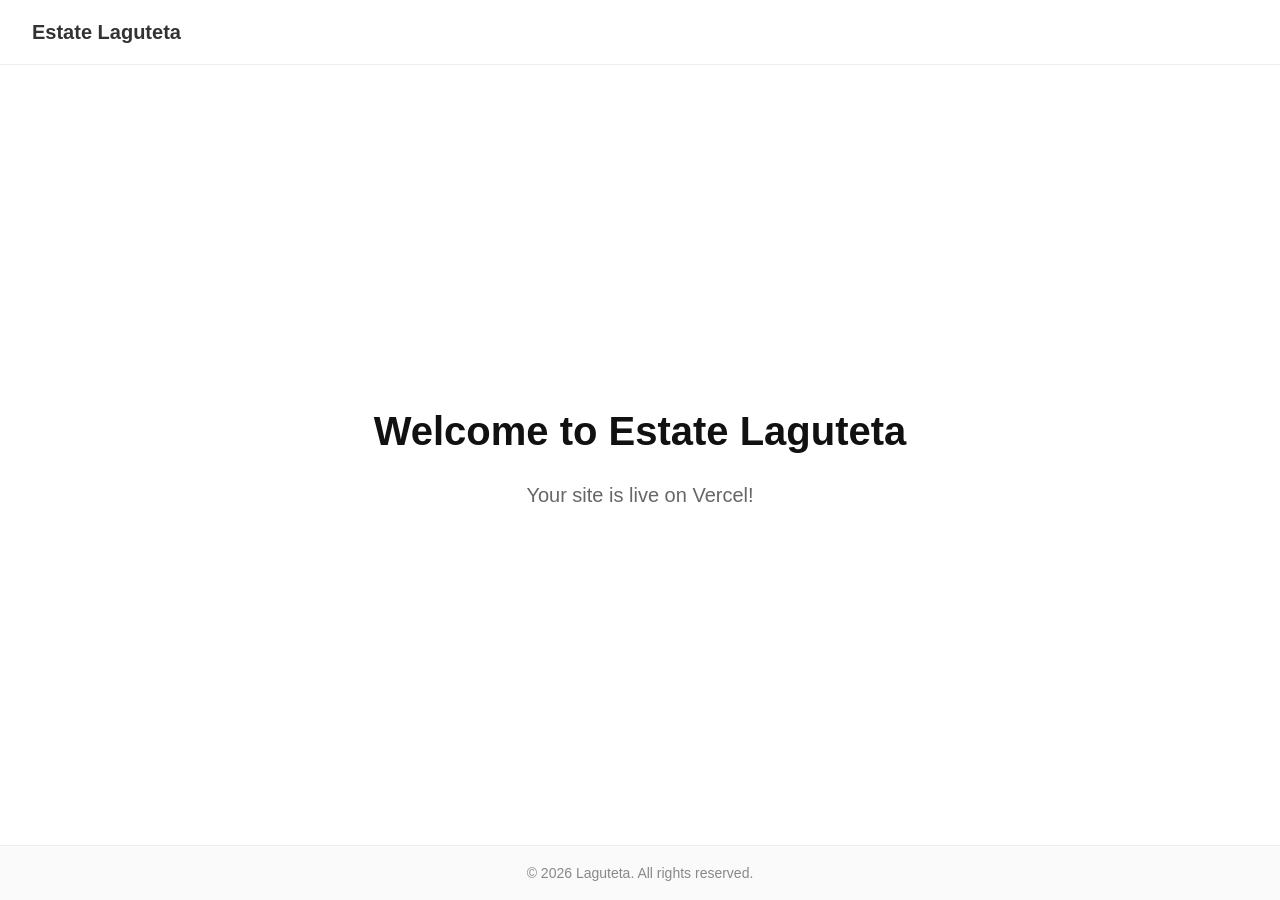
==== index.html @ 80015dbd "Initial commit: estate.laguteta.com static site" ====
<!DOCTYPE html>
<html lang="en">
<head>
    <meta charset="UTF-8">
    <meta name="viewport" content="width=device-width, initial-scale=1.0">
    <title>Estate Laguteta</title>
    <link rel="stylesheet" href="style.css">
</head>
<body>
    <header>
        <nav>
            <a href="/" class="logo">Estate Laguteta</a>
        </nav>
    </header>

    <main>
        <section class="hero">
            <h1>Welcome to Estate Laguteta</h1>
            <p>Your site is live on Vercel!</p>
        </section>
    </main>

    <footer>
        <p>&copy; 2026 Laguteta. All rights reserved.</p>
    </footer>
</body>
</html>
---- style.css ----
* {
    margin: 0;
    padding: 0;
    box-sizing: border-box;
}

body {
    font-family: -apple-system, BlinkMacSystemFont, 'Segoe UI', Roboto, Oxygen, Ubuntu, sans-serif;
    line-height: 1.6;
    color: #333;
    min-height: 100vh;
    display: flex;
    flex-direction: column;
}

header {
    padding: 1rem 2rem;
    background: #fff;
    border-bottom: 1px solid #eee;
}

.logo {
    font-weight: 600;
    font-size: 1.25rem;
    color: #333;
    text-decoration: none;
}

main {
    flex: 1;
    display: flex;
    align-items: center;
    justify-content: center;
}

.hero {
    text-align: center;
    padding: 2rem;
}

.hero h1 {
    font-size: 2.5rem;
    margin-bottom: 1rem;
    color: #111;
}

.hero p {
    font-size: 1.25rem;
    color: #666;
}

footer {
    padding: 1rem 2rem;
    text-align: center;
    background: #fafafa;
    border-top: 1px solid #eee;
    color: #888;
    font-size: 0.875rem;
}
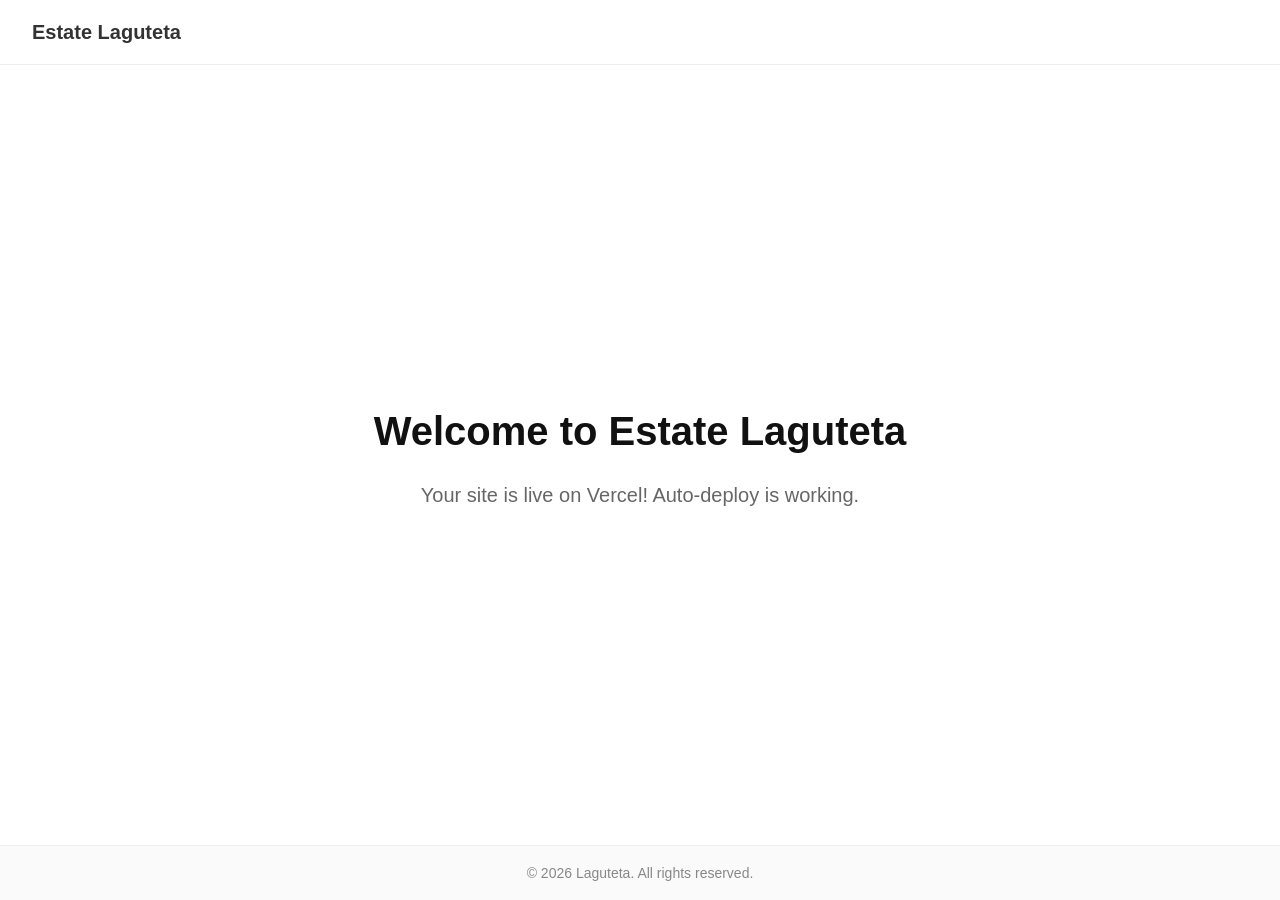
==== commit 6b31fed1: "Test auto-deploy" ====
--- a/index.html
+++ b/index.html
@@ -16,7 +16,7 @@
     <main>
         <section class="hero">
             <h1>Welcome to Estate Laguteta</h1>
-            <p>Your site is live on Vercel!</p>
+            <p>Your site is live on Vercel! Auto-deploy is working.</p>
         </section>
     </main>
 
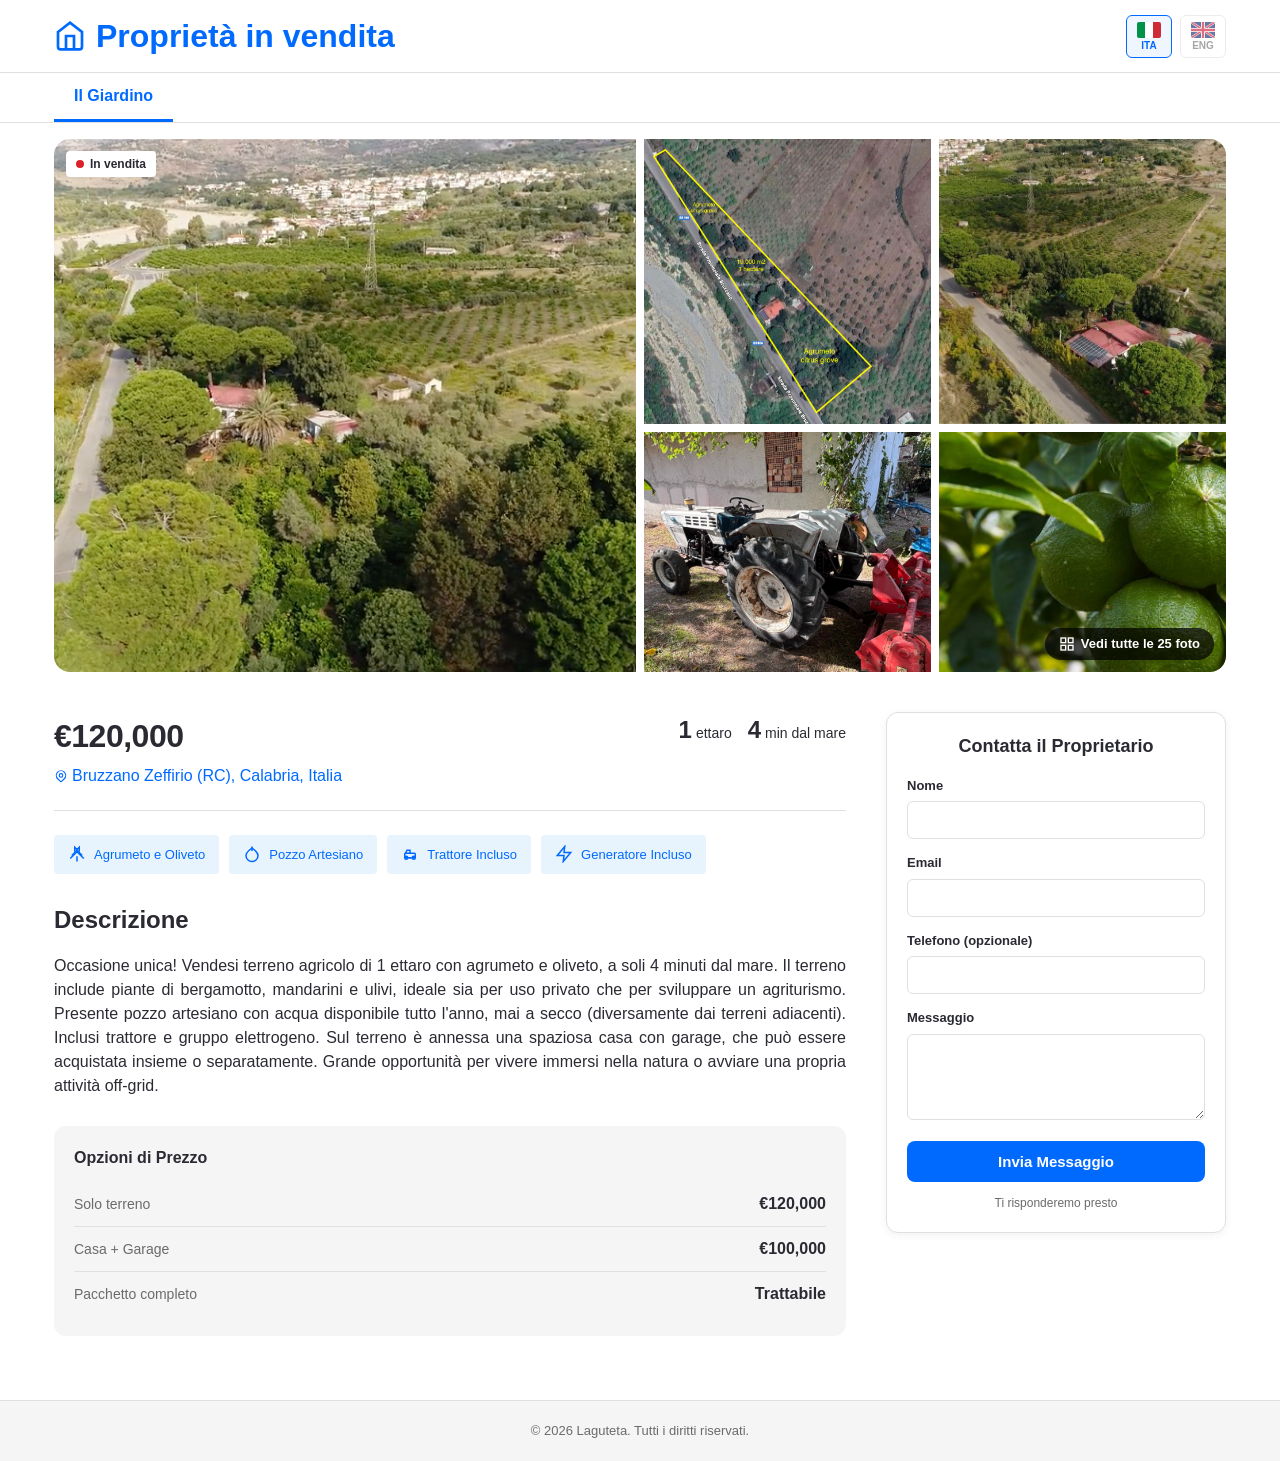
==== commit 66f29381: "website: implement Zillow-style real estate listing page - Responsive layout with property tabs, gal" ====
--- a/index.html
+++ b/index.html
@@ -3,25 +3,159 @@
 <head>
     <meta charset="UTF-8">
     <meta name="viewport" content="width=device-width, initial-scale=1.0">
-    <title>Estate Laguteta</title>
+    <title>Estate Laguteta - Properties in Calabria, Italy</title>
+    <meta name="description" content="Unique properties for sale in Calabria, Italy. Land, houses, and farmhouse opportunities near the Mediterranean sea.">
+    <link rel="icon" type="image/svg+xml" href="favicon.svg">
+    <link rel="preconnect" href="https://fonts.googleapis.com">
+    <link rel="preconnect" href="https://fonts.gstatic.com" crossorigin>
+    <link href="https://fonts.googleapis.com/css2?family=Inter:wght@400;500;600;700&display=swap" rel="stylesheet">
     <link rel="stylesheet" href="style.css">
+    <!-- Google Analytics -->
+    <script async src="https://www.googletagmanager.com/gtag/js?id=G-6Z6N53KM7J"></script>
+    <script>
+        window.dataLayer = window.dataLayer || [];
+        function gtag(){dataLayer.push(arguments);}
+        gtag('js', new Date());
+        gtag('config', 'G-6Z6N53KM7J');
+    </script>
 </head>
 <body>
     <header>
         <nav>
-            <a href="/" class="logo">Estate Laguteta</a>
+            <a href="/" class="logo">
+                <svg class="logo-icon" viewBox="0 0 24 24" fill="none" stroke="currentColor" stroke-width="2">
+                    <path d="M3 9l9-7 9 7v11a2 2 0 0 1-2 2H5a2 2 0 0 1-2-2z"></path>
+                    <polyline points="9 22 9 12 15 12 15 22"></polyline>
+                </svg>
+                <span data-i18n="logo">Properties for Sale</span>
+            </a>
+            <div class="lang-switch">
+                <button class="lang-btn active" data-lang="it" title="Italiano">
+                    <svg class="flag-icon" viewBox="0 0 60 40">
+                        <rect fill="#009246" width="20" height="40"/>
+                        <rect fill="#fff" x="20" width="20" height="40"/>
+                        <rect fill="#CE2B37" x="40" width="20" height="40"/>
+                    </svg>
+                    <span>ITA</span>
+                </button>
+                <button class="lang-btn" data-lang="en" title="English">
+                    <svg class="flag-icon" viewBox="0 0 60 40">
+                        <rect fill="#012169" width="60" height="40"/>
+                        <path d="M0,0 L60,40 M60,0 L0,40" stroke="#fff" stroke-width="6"/>
+                        <path d="M0,0 L60,40 M60,0 L0,40" stroke="#C8102E" stroke-width="4"/>
+                        <path d="M30,0 V40 M0,20 H60" stroke="#fff" stroke-width="10"/>
+                        <path d="M30,0 V40 M0,20 H60" stroke="#C8102E" stroke-width="6"/>
+                    </svg>
+                    <span>ENG</span>
+                </button>
+            </div>
         </nav>
     </header>
 
     <main>
-        <section class="hero">
-            <h1>Welcome to Estate Laguteta</h1>
-            <p>Your site is live on Vercel! Auto-deploy is working.</p>
+        <!-- Property Tabs -->
+        <div class="tabs-container">
+            <div class="property-tabs" id="propertyTabs"></div>
+        </div>
+
+        <!-- Gallery Grid -->
+        <section class="gallery-section">
+            <div class="gallery-grid" id="galleryGrid">
+                <div class="gallery-main-image" id="galleryMainImage">
+                    <img src="" alt="Property" id="mainImage">
+                    <video id="mainVideo" controls style="display:none;"></video>
+                    <span class="for-sale-badge" data-i18n="badge.forSale">For sale</span>
+                </div>
+                <div class="gallery-side-images" id="gallerySideImages">
+                    <!-- Side images generated by JS -->
+                </div>
+                <button class="see-all-photos" id="seeAllPhotos">
+                <svg viewBox="0 0 24 24" fill="none" stroke="currentColor" stroke-width="2">
+                    <rect x="3" y="3" width="7" height="7"></rect>
+                    <rect x="14" y="3" width="7" height="7"></rect>
+                    <rect x="14" y="14" width="7" height="7"></rect>
+                    <rect x="3" y="14" width="7" height="7"></rect>
+                </svg>
+                <span id="photoCount">See all 20 photos</span>
+                </button>
+            </div>
+        </section>
+
+        <!-- Property Info Section -->
+        <section class="property-section">
+            <div class="property-main">
+                <!-- Price and Stats Row -->
+                <div class="property-header">
+                    <div class="price-address">
+                        <div class="property-price" id="propertyPrice">€120,000</div>
+                        <a class="property-location" id="propertyLocation" href="#" target="_blank"></a>
+                    </div>
+                    <div class="property-stats" id="propertyStats">
+                        <!-- Stats generated by JS -->
+                    </div>
+                </div>
+
+                <!-- Features Grid -->
+                <div class="features-grid" id="propertyFeatures"></div>
+
+                <!-- Description -->
+                <div class="property-description">
+                    <h2 data-i18n="description.title">Description</h2>
+                    <div id="propertyDescription"></div>
+                </div>
+
+                <!-- Pricing Options -->
+                <div class="pricing-options" id="propertyPricingDetails"></div>
+            </div>
+
+            <aside class="contact-sidebar">
+                <div class="contact-card">
+                    <h3 class="contact-title" data-i18n="contact.title">Contact the Owner</h3>
+                    <form id="contactForm" action="https://formspree.io/f/xrepweaz" method="POST">
+                        <div class="form-group">
+                            <label for="name" data-i18n="form.name">Name</label>
+                            <input type="text" id="name" name="name" required>
+                        </div>
+                        <div class="form-group">
+                            <label for="email" data-i18n="form.email">Email</label>
+                            <input type="email" id="email" name="email" required>
+                        </div>
+                        <div class="form-group">
+                            <label for="phone" data-i18n="form.phone">Phone (optional)</label>
+                            <input type="tel" id="phone" name="phone">
+                        </div>
+                        <div class="form-group">
+                            <label for="message" data-i18n="form.message">Message</label>
+                            <textarea id="message" name="message" rows="4" required></textarea>
+                        </div>
+                        <input type="hidden" name="_subject" id="formSubject" value="New inquiry for Il Giardino">
+                        <input type="hidden" name="property" id="formProperty" value="Il Giardino">
+                        <button type="submit" class="submit-btn" data-i18n="form.submit">Send Message</button>
+                    </form>
+                    <p class="form-note" data-i18n="form.note">We'll get back to you soon</p>
+                </div>
+            </aside>
         </section>
     </main>
 
     <footer>
-        <p>&copy; 2026 Laguteta. All rights reserved.</p>
+        <p>&copy; 2026 Laguteta. <span data-i18n="footer.rights">All rights reserved.</span></p>
     </footer>
+
+    <!-- Lightbox Modal -->
+    <div class="lightbox" id="lightbox">
+        <button class="lightbox-close" id="lightboxClose">&times;</button>
+        <button class="lightbox-nav prev" id="lightboxPrev">&#8249;</button>
+        <button class="lightbox-nav next" id="lightboxNext">&#8250;</button>
+        <div class="lightbox-content">
+            <img src="" alt="" id="lightboxImage">
+            <video id="lightboxVideo" controls style="display:none;"></video>
+        </div>
+        <div class="lightbox-counter" id="lightboxCounter">1 / 20</div>
+        <div class="lightbox-thumbs" id="lightboxThumbs"></div>
+    </div>
+
+    <script src="properties.js"></script>
+    <script src="app.js"></script>
 </body>
 </html>
--- a/style.css
+++ b/style.css
@@ -5,55 +5,865 @@
 }
 
 body {
-    font-family: -apple-system, BlinkMacSystemFont, 'Segoe UI', Roboto, Oxygen, Ubuntu, sans-serif;
-    line-height: 1.6;
-    color: #333;
-    min-height: 100vh;
+    font-family: -apple-system, BlinkMacSystemFont, 'Segoe UI', Roboto, 'Helvetica Neue', Arial, sans-serif;
+    line-height: 1.5;
+    color: #2a2a33;
+    background: #fff;
+    -webkit-font-smoothing: antialiased;
+}
+
+/* Header */
+header {
+    background: #fff;
+    border-bottom: 1px solid #e0e0e0;
+    position: sticky;
+    top: 0;
+    z-index: 100;
+}
+
+header nav {
+    max-width: 1220px;
+    margin: 0 auto;
+    padding: 12px 24px;
+    display: flex;
+    justify-content: space-between;
+    align-items: center;
+}
+
+.logo {
+    display: flex;
+    align-items: center;
+    gap: 10px;
+    font-size: 32px;
+    font-weight: 700;
+    color: #006aff;
+    text-decoration: none;
+}
+
+.logo-icon {
+    width: 32px;
+    height: 32px;
+    stroke: #006aff;
+}
+
+.lang-switch {
+    display: flex;
+    gap: 8px;
+}
+
+.lang-btn {
     display: flex;
     flex-direction: column;
-}
-
-header {
-    padding: 1rem 2rem;
+    align-items: center;
+    gap: 2px;
+    padding: 6px 10px;
+    border: 1px solid #e0e0e0;
+    border-radius: 6px;
     background: #fff;
-    border-bottom: 1px solid #eee;
-}
-
-.logo {
+    font-size: 10px;
     font-weight: 600;
-    font-size: 1.25rem;
-    color: #333;
+    color: #6b6b6b;
+    cursor: pointer;
+    transition: all 0.2s;
+    opacity: 0.6;
+}
+
+.lang-btn:hover {
+    opacity: 0.9;
+    border-color: #006aff;
+}
+
+.lang-btn.active {
+    opacity: 1;
+    border-color: #006aff;
+    background: #f0f6ff;
+    color: #006aff;
+}
+
+.flag-icon {
+    width: 24px;
+    height: 16px;
+    border-radius: 2px;
+}
+
+/* Tabs */
+.tabs-container {
+    background: #fff;
+    border-bottom: 1px solid #e0e0e0;
+}
+
+.property-tabs {
+    max-width: 1220px;
+    margin: 0 auto;
+    padding: 0 24px;
+    display: flex;
+    gap: 4px;
+}
+
+.property-tab {
+    padding: 14px 20px;
+    border: none;
+    background: none;
+    font-family: inherit;
+    font-size: 16px;
+    font-weight: 600;
+    color: #6b6b6b;
+    cursor: pointer;
+    border-bottom: 3px solid transparent;
+    transition: all 0.2s;
+}
+
+.property-tab:hover {
+    color: #006aff;
+}
+
+.property-tab.active {
+    color: #006aff;
+    border-bottom-color: #006aff;
+}
+
+/* Gallery Grid - same width as content */
+.gallery-section {
+    max-width: 1220px;
+    margin: 0 auto;
+    padding: 16px 24px;
+    position: relative;
+}
+
+.gallery-grid {
+    display: grid;
+    grid-template-columns: 1fr 1fr;
+    gap: 8px;
+    border-radius: 16px;
+    overflow: hidden;
+    cursor: pointer;
+    aspect-ratio: 2.2 / 1;
+    position: relative;
+}
+
+.gallery-main-image {
+    position: relative;
+    background: #f0f0f0;
+    grid-row: span 1;
+    height: 100%;
+}
+
+.gallery-main-image img,
+.gallery-main-image video {
+    width: 100%;
+    height: 100%;
+    object-fit: cover;
+}
+
+.for-sale-badge {
+    position: absolute;
+    top: 12px;
+    left: 12px;
+    background: #fff;
+    padding: 4px 10px;
+    border-radius: 4px;
+    font-size: 12px;
+    font-weight: 700;
+    color: #2a2a33;
+    display: flex;
+    align-items: center;
+    gap: 6px;
+}
+
+.for-sale-badge::before {
+    content: '';
+    width: 8px;
+    height: 8px;
+    background: #d92228;
+    border-radius: 50%;
+}
+
+.gallery-side-images {
+    display: grid;
+    grid-template-columns: 1fr 1fr;
+    grid-template-rows: 1fr 1fr;
+    gap: 8px;
+    height: 100%;
+}
+
+.gallery-side-image {
+    position: relative;
+    background: #f0f0f0;
+    overflow: hidden;
+}
+
+.gallery-side-image img {
+    width: 100%;
+    height: 100%;
+    object-fit: cover;
+    transition: transform 0.3s;
+}
+
+.gallery-side-image:hover img {
+    transform: scale(1.03);
+}
+
+.see-all-photos {
+    position: absolute;
+    bottom: 12px;
+    right: 12px;
+    z-index: 10;
+    display: flex;
+    align-items: center;
+    gap: 6px;
+    padding: 8px 14px;
+    background: rgba(0,0,0,0.7);
+    border: none;
+    border-radius: 20px;
+    font-family: inherit;
+    font-size: 13px;
+    font-weight: 600;
+    color: #fff;
+    cursor: pointer;
+    transition: all 0.2s;
+}
+
+.see-all-photos:hover {
+    background: rgba(0,0,0,0.85);
+}
+
+.see-all-photos svg {
+    width: 16px;
+    height: 16px;
+    stroke: #fff;
+}
+
+/* Property Section - same width as gallery */
+.property-section {
+    max-width: 1220px;
+    margin: 0 auto;
+    padding: 24px;
+    display: grid;
+    grid-template-columns: 1fr 340px;
+    gap: 40px;
+    align-items: start;
+}
+
+.property-main {
+    min-width: 0;
+}
+
+.property-header {
+    display: flex;
+    justify-content: space-between;
+    align-items: flex-start;
+    gap: 24px;
+    padding-bottom: 20px;
+    border-bottom: 1px solid #e0e0e0;
+    margin-bottom: 24px;
+}
+
+.price-address {
+    flex: 1;
+}
+
+.property-price {
+    font-size: 32px;
+    font-weight: 700;
+    color: #2a2a33;
+    margin-bottom: 4px;
+    letter-spacing: -0.5px;
+}
+
+.property-location {
+    font-size: 16px;
+    color: #006aff;
     text-decoration: none;
-}
-
-main {
-    flex: 1;
-    display: flex;
+    display: inline-flex;
+    align-items: center;
+    gap: 4px;
+}
+
+.property-location::before {
+    content: '';
+    width: 14px;
+    height: 14px;
+    background: url("data:image/svg+xml,%3Csvg xmlns='http://www.w3.org/2000/svg' fill='none' viewBox='0 0 24 24' stroke='%23006aff' stroke-width='2'%3E%3Cpath stroke-linecap='round' stroke-linejoin='round' d='M17.657 16.657L13.414 20.9a1.998 1.998 0 01-2.827 0l-4.244-4.243a8 8 0 1111.314 0z'/%3E%3Cpath stroke-linecap='round' stroke-linejoin='round' d='M15 11a3 3 0 11-6 0 3 3 0 016 0z'/%3E%3C/svg%3E") center/contain no-repeat;
+    flex-shrink: 0;
+}
+
+.property-location:hover {
+    text-decoration: underline;
+}
+
+/* Stats - Zillow style */
+.property-stats {
+    display: flex;
+    gap: 16px;
+    align-items: baseline;
+}
+
+.stat-item {
+    display: flex;
+    align-items: baseline;
+    gap: 4px;
+}
+
+.stat-value {
+    font-size: 24px;
+    font-weight: 700;
+    color: #2a2a33;
+}
+
+.stat-label {
+    font-size: 14px;
+    color: #2a2a33;
+    font-weight: 400;
+}
+
+/* Features - Azure background like Zillow */
+.features-grid {
+    display: flex;
+    flex-wrap: wrap;
+    gap: 10px;
+    margin-bottom: 28px;
+}
+
+.feature-item {
+    display: flex;
+    align-items: center;
+    gap: 8px;
+    padding: 10px 14px;
+    background: #e8f4fd;
+    border-radius: 4px;
+    font-size: 13px;
+    font-weight: 500;
+    color: #006aff;
+}
+
+.feature-item svg {
+    width: 18px;
+    height: 18px;
+    color: #006aff;
+    flex-shrink: 0;
+}
+
+/* Description */
+.property-description {
+    margin-bottom: 28px;
+}
+
+.property-description h2 {
+    font-size: 24px;
+    font-weight: 700;
+    color: #2a2a33;
+    margin-bottom: 16px;
+}
+
+.property-description p {
+    font-size: 16px;
+    line-height: 1.5;
+    color: #2a2a33;
+    margin-bottom: 0;
+    text-align: justify;
+}
+
+/* Pricing Options - Clean card */
+.pricing-options {
+    background: #f5f5f5;
+    border-radius: 12px;
+    padding: 20px;
+}
+
+.pricing-options h3 {
+    font-size: 16px;
+    font-weight: 700;
+    color: #2a2a33;
+    margin-bottom: 12px;
+}
+
+.pricing-row {
+    display: flex;
+    justify-content: space-between;
+    align-items: center;
+    padding: 10px 0;
+}
+
+.pricing-row + .pricing-row {
+    border-top: 1px solid #e0e0e0;
+}
+
+.pricing-label {
+    font-size: 14px;
+    color: #6b6b6b;
+}
+
+.pricing-value {
+    font-size: 16px;
+    font-weight: 700;
+    color: #2a2a33;
+}
+
+/* Contact Sidebar */
+.contact-sidebar {
+    position: sticky;
+    top: 80px;
+}
+
+.contact-card {
+    background: #fff;
+    border: 1px solid #e0e0e0;
+    border-radius: 12px;
+    padding: 20px;
+    box-shadow: 0 2px 8px rgba(0,0,0,0.06);
+}
+
+.contact-title {
+    font-size: 18px;
+    font-weight: 700;
+    color: #2a2a33;
+    margin-bottom: 16px;
+    text-align: center;
+}
+
+.form-group {
+    margin-bottom: 14px;
+}
+
+.form-group label {
+    display: block;
+    font-size: 13px;
+    font-weight: 600;
+    color: #2a2a33;
+    margin-bottom: 6px;
+}
+
+.form-group input,
+.form-group textarea {
+    width: 100%;
+    padding: 10px 12px;
+    border: 1px solid #e0e0e0;
+    border-radius: 6px;
+    font-family: inherit;
+    font-size: 14px;
+    color: #2a2a33;
+    transition: border-color 0.2s;
+}
+
+.form-group input:focus,
+.form-group textarea:focus {
+    outline: none;
+    border-color: #006aff;
+}
+
+.form-group textarea {
+    resize: vertical;
+    min-height: 80px;
+}
+
+.submit-btn {
+    width: 100%;
+    padding: 12px 20px;
+    background: #006aff;
+    color: #fff;
+    border: none;
+    border-radius: 8px;
+    font-family: inherit;
+    font-size: 15px;
+    font-weight: 700;
+    cursor: pointer;
+    transition: background 0.2s;
+}
+
+.submit-btn:hover {
+    background: #0055cc;
+}
+
+.form-note {
+    font-size: 12px;
+    color: #6b6b6b;
+    text-align: center;
+    margin-top: 12px;
+}
+
+/* Footer */
+footer {
+    background: #f5f5f5;
+    border-top: 1px solid #e0e0e0;
+    padding: 20px;
+    text-align: center;
+    color: #6b6b6b;
+    font-size: 13px;
+    margin-top: 40px;
+}
+
+/* Lightbox */
+.lightbox {
+    display: none;
+    position: fixed;
+    top: 0;
+    left: 0;
+    right: 0;
+    bottom: 0;
+    background: rgba(0,0,0,0.95);
+    z-index: 1000;
+    flex-direction: column;
     align-items: center;
     justify-content: center;
 }
 
-.hero {
-    text-align: center;
-    padding: 2rem;
-}
-
-.hero h1 {
-    font-size: 2.5rem;
-    margin-bottom: 1rem;
-    color: #111;
-}
-
-.hero p {
-    font-size: 1.25rem;
-    color: #666;
-}
-
-footer {
-    padding: 1rem 2rem;
-    text-align: center;
-    background: #fafafa;
-    border-top: 1px solid #eee;
-    color: #888;
-    font-size: 0.875rem;
-}
+.lightbox.active {
+    display: flex;
+}
+
+.lightbox-close {
+    position: absolute;
+    top: 16px;
+    right: 16px;
+    width: 44px;
+    height: 44px;
+    background: rgba(255,255,255,0.1);
+    border: none;
+    border-radius: 50%;
+    color: #fff;
+    font-size: 28px;
+    cursor: pointer;
+    display: flex;
+    align-items: center;
+    justify-content: center;
+    transition: background 0.2s;
+}
+
+.lightbox-close:hover {
+    background: rgba(255,255,255,0.2);
+}
+
+.lightbox-nav {
+    position: absolute;
+    top: 50%;
+    transform: translateY(-50%);
+    width: 52px;
+    height: 52px;
+    background: rgba(255,255,255,0.1);
+    border: none;
+    border-radius: 50%;
+    color: #fff;
+    font-size: 28px;
+    cursor: pointer;
+    display: flex;
+    align-items: center;
+    justify-content: center;
+    transition: background 0.2s;
+}
+
+.lightbox-nav:hover {
+    background: rgba(255,255,255,0.2);
+}
+
+.lightbox-nav.prev { left: 20px; }
+.lightbox-nav.next { right: 20px; }
+
+.lightbox-content {
+    max-width: 90%;
+    max-height: 70vh;
+}
+
+.lightbox-content img,
+.lightbox-content video {
+    max-width: 100%;
+    max-height: 70vh;
+    object-fit: contain;
+}
+
+.lightbox-counter {
+    color: #fff;
+    font-size: 13px;
+    margin-top: 14px;
+}
+
+.lightbox-thumbs {
+    display: flex;
+    gap: 6px;
+    margin-top: 14px;
+    max-width: 90%;
+    overflow-x: auto;
+    padding: 6px 0;
+}
+
+.lightbox-thumb {
+    width: 60px;
+    height: 44px;
+    border-radius: 4px;
+    overflow: hidden;
+    cursor: pointer;
+    opacity: 0.5;
+    transition: opacity 0.2s;
+    flex-shrink: 0;
+}
+
+.lightbox-thumb:hover {
+    opacity: 0.8;
+}
+
+.lightbox-thumb.active {
+    opacity: 1;
+    outline: 2px solid #fff;
+}
+
+.lightbox-thumb img {
+    width: 100%;
+    height: 100%;
+    object-fit: cover;
+}
+
+/* Responsive - Tablet */
+@media (max-width: 1024px) {
+    .property-section {
+        grid-template-columns: 1fr;
+    }
+
+    .contact-sidebar {
+        position: static;
+    }
+
+    .gallery-grid {
+        grid-template-columns: 1fr;
+        aspect-ratio: 4 / 3;
+    }
+
+    .gallery-side-images {
+        display: none;
+    }
+
+    .gallery-main-image {
+        grid-row: span 1;
+    }
+}
+
+/* Responsive - Mobile */
+@media (max-width: 640px) {
+    header nav {
+        padding: 10px 16px;
+    }
+
+    .logo {
+        font-size: 20px;
+    }
+
+    .logo span {
+        display: none;
+    }
+
+    .logo-icon {
+        width: 28px;
+        height: 28px;
+    }
+
+    .lang-switch {
+        gap: 6px;
+    }
+
+    .lang-btn {
+        padding: 5px 8px;
+        font-size: 9px;
+    }
+
+    .flag-icon {
+        width: 20px;
+        height: 14px;
+    }
+
+    .property-tabs {
+        overflow-x: auto;
+        -webkit-overflow-scrolling: touch;
+        scrollbar-width: none;
+    }
+
+    .property-tabs::-webkit-scrollbar {
+        display: none;
+    }
+
+    .property-tab {
+        padding: 12px 16px;
+        font-size: 14px;
+        white-space: nowrap;
+    }
+
+    .gallery-section {
+        padding: 12px;
+    }
+
+    .gallery-grid {
+        border-radius: 12px;
+        aspect-ratio: 4 / 3;
+    }
+
+    .see-all-photos {
+        bottom: 8px;
+        right: 8px;
+        padding: 6px 12px;
+        font-size: 12px;
+        border-radius: 16px;
+    }
+
+    .see-all-photos svg {
+        width: 14px;
+        height: 14px;
+    }
+
+    .property-section {
+        padding: 16px;
+        gap: 24px;
+    }
+
+    .property-header {
+        flex-direction: column;
+        gap: 12px;
+        padding-bottom: 16px;
+        margin-bottom: 16px;
+    }
+
+    .property-price {
+        font-size: 24px;
+    }
+
+    .property-location {
+        font-size: 14px;
+    }
+
+    .property-stats {
+        width: 100%;
+        justify-content: flex-start;
+    }
+
+    .stat-value {
+        font-size: 20px;
+    }
+
+    .stat-label {
+        font-size: 13px;
+    }
+
+    .features-grid {
+        gap: 8px;
+        margin-bottom: 20px;
+    }
+
+    .feature-item {
+        padding: 8px 12px;
+        font-size: 12px;
+    }
+
+    .feature-item svg {
+        width: 16px;
+        height: 16px;
+    }
+
+    .property-description {
+        margin-bottom: 20px;
+    }
+
+    .property-description h2 {
+        font-size: 20px;
+        margin-bottom: 12px;
+    }
+
+    .property-description p {
+        font-size: 14px;
+        line-height: 1.6;
+    }
+
+    .pricing-options {
+        padding: 16px;
+        border-radius: 10px;
+    }
+
+    .pricing-options h3 {
+        font-size: 15px;
+    }
+
+    .pricing-label {
+        font-size: 13px;
+    }
+
+    .pricing-value {
+        font-size: 14px;
+    }
+
+    .contact-card {
+        padding: 16px;
+    }
+
+    .contact-title {
+        font-size: 16px;
+        margin-bottom: 12px;
+    }
+
+    .form-group {
+        margin-bottom: 12px;
+    }
+
+    .form-group label {
+        font-size: 12px;
+    }
+
+    .form-group input,
+    .form-group textarea {
+        padding: 9px 10px;
+        font-size: 13px;
+    }
+
+    .submit-btn {
+        padding: 11px 16px;
+        font-size: 14px;
+    }
+
+    .form-note {
+        font-size: 11px;
+    }
+
+    footer {
+        padding: 16px;
+        font-size: 12px;
+        margin-top: 24px;
+    }
+
+    /* Lightbox mobile */
+    .lightbox-nav {
+        width: 40px;
+        height: 40px;
+        font-size: 24px;
+    }
+
+    .lightbox-nav.prev { left: 10px; }
+    .lightbox-nav.next { right: 10px; }
+
+    .lightbox-close {
+        top: 10px;
+        right: 10px;
+        width: 36px;
+        height: 36px;
+        font-size: 24px;
+    }
+
+    .lightbox-content {
+        max-width: 95%;
+        max-height: 60vh;
+    }
+
+    .lightbox-content img,
+    .lightbox-content video {
+        max-height: 60vh;
+    }
+
+    .lightbox-thumbs {
+        max-width: 95%;
+        gap: 4px;
+        margin-top: 10px;
+    }
+
+    .lightbox-thumb {
+        width: 50px;
+        height: 36px;
+    }
+
+    .lightbox-counter {
+        font-size: 12px;
+        margin-top: 10px;
+    }
+}
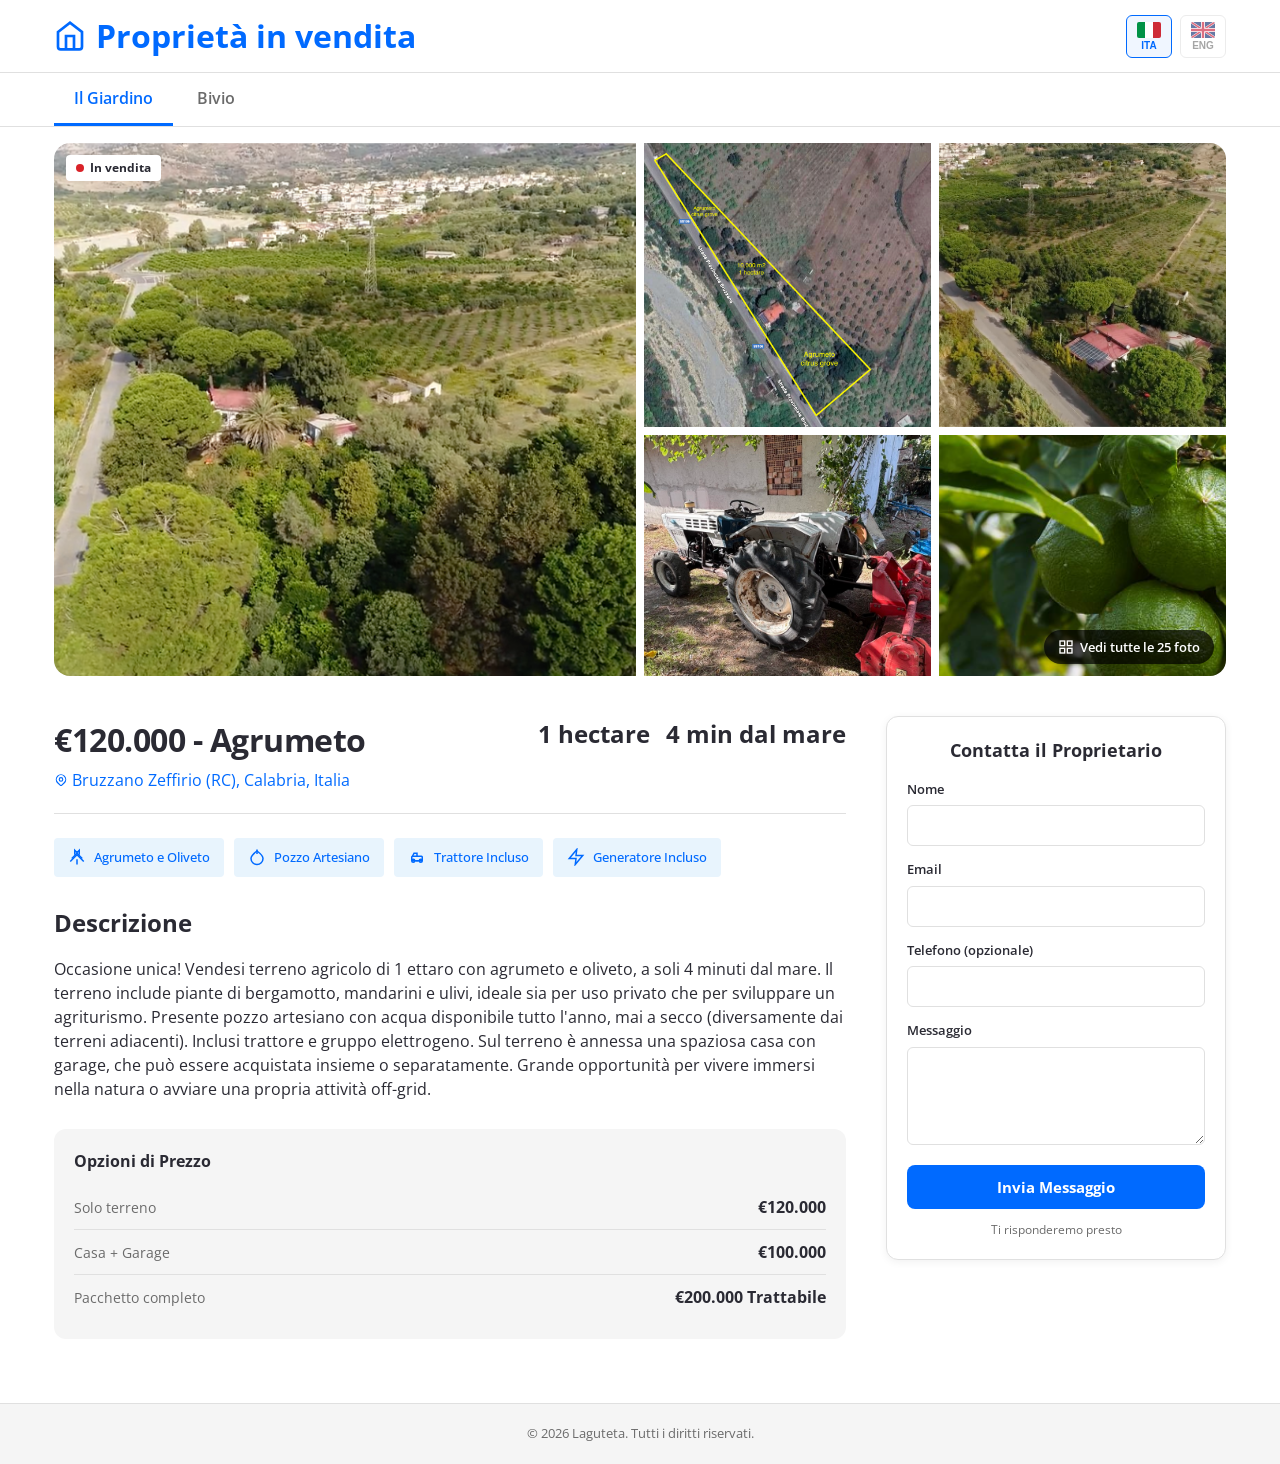
==== commit 7ffbd522: "website: add property type labels and Bivio property - Display property type after price (e.g., "€12" ====
--- a/index.html
+++ b/index.html
@@ -8,7 +8,7 @@
     <link rel="icon" type="image/svg+xml" href="favicon.svg">
     <link rel="preconnect" href="https://fonts.googleapis.com">
     <link rel="preconnect" href="https://fonts.gstatic.com" crossorigin>
-    <link href="https://fonts.googleapis.com/css2?family=Inter:wght@400;500;600;700&display=swap" rel="stylesheet">
+    <link href="https://fonts.googleapis.com/css2?family=Open+Sans:wght@400;500;600;700&display=swap" rel="stylesheet">
     <link rel="stylesheet" href="style.css">
     <!-- Google Analytics -->
     <script async src="https://www.googletagmanager.com/gtag/js?id=G-6Z6N53KM7J"></script>
--- a/style.css
+++ b/style.css
@@ -5,9 +5,9 @@
 }
 
 body {
-    font-family: -apple-system, BlinkMacSystemFont, 'Segoe UI', Roboto, 'Helvetica Neue', Arial, sans-serif;
+    font-family: "Open Sans", "Adjusted Arial", Tahoma, Geneva, sans-serif;
     line-height: 1.5;
-    color: #2a2a33;
+    color: rgb(42, 42, 51);
     background: #fff;
     -webkit-font-smoothing: antialiased;
 }
@@ -356,11 +356,14 @@
 }
 
 .property-description p {
+    font-family: "Open Sans", "Adjusted Arial", Tahoma, Geneva, sans-serif;
     font-size: 16px;
-    line-height: 1.5;
-    color: #2a2a33;
-    margin-bottom: 0;
-    text-align: justify;
+    font-weight: 400;
+    line-height: 24px;
+    color: rgb(42, 42, 51);
+    -webkit-font-smoothing: antialiased;
+    text-transform: none;
+    margin: 0;
 }
 
 /* Pricing Options - Clean card */
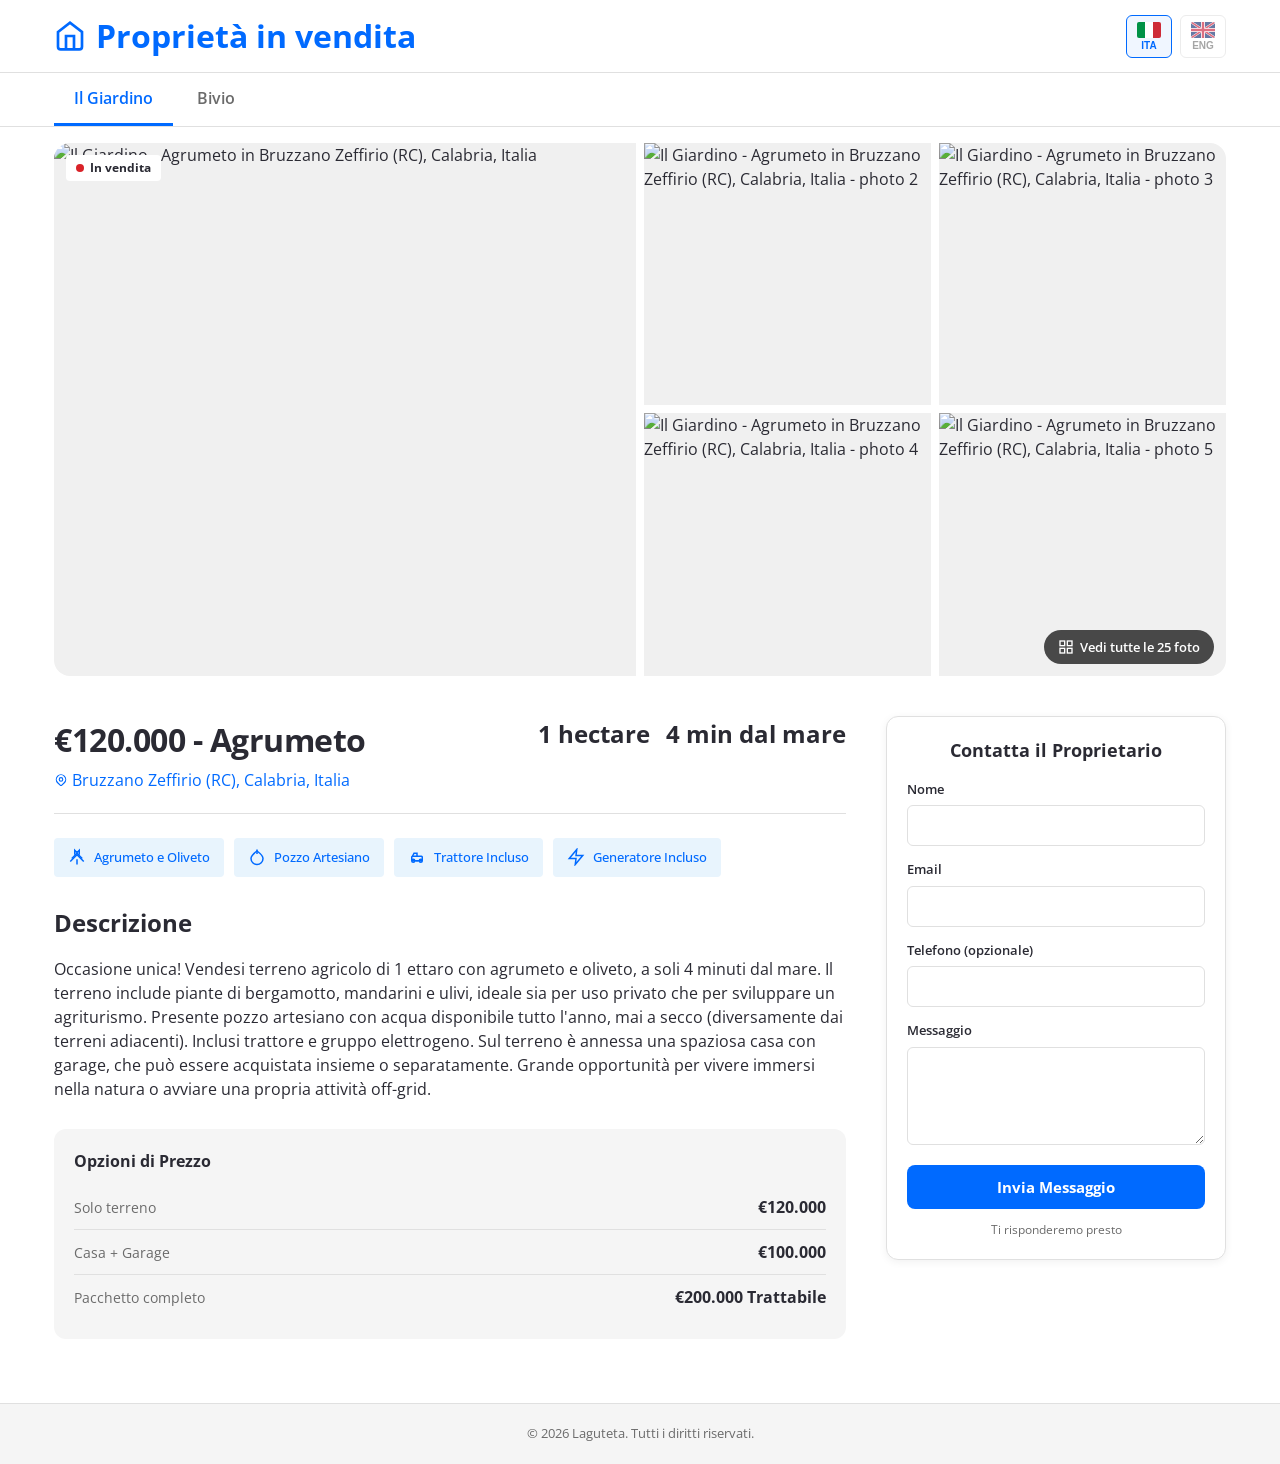
==== commit 370753ba: "website/a11y+perf: fix accessibility issues and defer scripts - Add aria-labels to lightbox buttons " ====
--- a/index.html
+++ b/index.html
@@ -5,6 +5,26 @@
     <meta name="viewport" content="width=device-width, initial-scale=1.0">
     <title>Estate Laguteta - Properties in Calabria, Italy</title>
     <meta name="description" content="Unique properties for sale in Calabria, Italy. Land, houses, and farmhouse opportunities near the Mediterranean sea.">
+    <link rel="canonical" href="https://estate.laguteta.com/">
+    <link rel="alternate" hreflang="en" href="https://estate.laguteta.com/">
+    <link rel="alternate" hreflang="it" href="https://estate.laguteta.com/">
+    <link rel="alternate" hreflang="x-default" href="https://estate.laguteta.com/">
+
+    <!-- Open Graph -->
+    <meta property="og:type" content="website">
+    <meta property="og:url" content="https://estate.laguteta.com/">
+    <meta property="og:title" content="Estate Laguteta - Properties in Calabria, Italy">
+    <meta property="og:description" content="Unique properties for sale in Calabria, Italy. Land, houses, and farmhouse opportunities near the Mediterranean sea.">
+    <meta property="og:image" content="https://estate.laguteta.com/images/giardino/main.webp">
+    <meta property="og:locale" content="en_US">
+    <meta property="og:locale:alternate" content="it_IT">
+
+    <!-- Twitter Card -->
+    <meta name="twitter:card" content="summary_large_image">
+    <meta name="twitter:title" content="Estate Laguteta - Properties in Calabria, Italy">
+    <meta name="twitter:description" content="Unique properties for sale in Calabria, Italy. Land, houses, and farmhouse opportunities near the Mediterranean sea.">
+    <meta name="twitter:image" content="https://estate.laguteta.com/images/giardino/main.webp">
+
     <link rel="icon" type="image/svg+xml" href="favicon.svg">
     <link rel="preconnect" href="https://fonts.googleapis.com">
     <link rel="preconnect" href="https://fonts.gstatic.com" crossorigin>
@@ -18,6 +38,11 @@
         gtag('js', new Date());
         gtag('config', 'G-6Z6N53KM7J');
     </script>
+    <!-- Vercel Web Analytics -->
+    <script>
+        window.va = window.va || function () { (window.vaq = window.vaq || []).push(arguments); };
+    </script>
+    <script defer src="/_vercel/insights/script.js"></script>
 </head>
 <body>
     <header>
@@ -30,16 +55,16 @@
                 <span data-i18n="logo">Properties for Sale</span>
             </a>
             <div class="lang-switch">
-                <button class="lang-btn active" data-lang="it" title="Italiano">
-                    <svg class="flag-icon" viewBox="0 0 60 40">
+                <button class="lang-btn active" data-lang="it" title="Italiano" aria-label="Passa all'italiano">
+                    <svg class="flag-icon" viewBox="0 0 60 40" aria-hidden="true">
                         <rect fill="#009246" width="20" height="40"/>
                         <rect fill="#fff" x="20" width="20" height="40"/>
                         <rect fill="#CE2B37" x="40" width="20" height="40"/>
                     </svg>
                     <span>ITA</span>
                 </button>
-                <button class="lang-btn" data-lang="en" title="English">
-                    <svg class="flag-icon" viewBox="0 0 60 40">
+                <button class="lang-btn" data-lang="en" title="English" aria-label="Switch to English">
+                    <svg class="flag-icon" viewBox="0 0 60 40" aria-hidden="true">
                         <rect fill="#012169" width="60" height="40"/>
                         <path d="M0,0 L60,40 M60,0 L0,40" stroke="#fff" stroke-width="6"/>
                         <path d="M0,0 L60,40 M60,0 L0,40" stroke="#C8102E" stroke-width="4"/>
@@ -55,7 +80,7 @@
     <main>
         <!-- Property Tabs -->
         <div class="tabs-container">
-            <div class="property-tabs" id="propertyTabs"></div>
+            <div class="property-tabs" id="propertyTabs" role="tablist"></div>
         </div>
 
         <!-- Gallery Grid -->
@@ -87,7 +112,7 @@
                 <!-- Price and Stats Row -->
                 <div class="property-header">
                     <div class="price-address">
-                        <div class="property-price" id="propertyPrice">€120,000</div>
+                        <h1 class="property-price" id="propertyPrice">€120,000</h1>
                         <a class="property-location" id="propertyLocation" href="#" target="_blank"></a>
                     </div>
                     <div class="property-stats" id="propertyStats">
@@ -143,19 +168,75 @@
     </footer>
 
     <!-- Lightbox Modal -->
-    <div class="lightbox" id="lightbox">
-        <button class="lightbox-close" id="lightboxClose">&times;</button>
-        <button class="lightbox-nav prev" id="lightboxPrev">&#8249;</button>
-        <button class="lightbox-nav next" id="lightboxNext">&#8250;</button>
+    <div class="lightbox" id="lightbox" role="dialog" aria-label="Photo gallery" aria-modal="true">
+        <button class="lightbox-close" id="lightboxClose" aria-label="Close gallery">&times;</button>
+        <button class="lightbox-nav prev" id="lightboxPrev" aria-label="Previous photo">&#8249;</button>
+        <button class="lightbox-nav next" id="lightboxNext" aria-label="Next photo">&#8250;</button>
         <div class="lightbox-content">
             <img src="" alt="" id="lightboxImage">
             <video id="lightboxVideo" controls style="display:none;"></video>
         </div>
-        <div class="lightbox-counter" id="lightboxCounter">1 / 20</div>
+        <div class="lightbox-counter" id="lightboxCounter" aria-live="polite">1 / 20</div>
         <div class="lightbox-thumbs" id="lightboxThumbs"></div>
     </div>
 
-    <script src="properties.js"></script>
-    <script src="app.js"></script>
+    <!-- Structured Data -->
+    <script type="application/ld+json">
+    [
+        {
+            "@context": "https://schema.org",
+            "@type": "RealEstateListing",
+            "name": "Il Giardino - Citrus Grove",
+            "description": "1 hectare citrus grove with artesian well, tractor, and generator included. House and garage available separately. 4 minutes from the sea.",
+            "url": "https://estate.laguteta.com/",
+            "image": "https://estate.laguteta.com/images/giardino/main.webp",
+            "offers": {
+                "@type": "Offer",
+                "price": "120000",
+                "priceCurrency": "EUR",
+                "availability": "https://schema.org/InStock"
+            },
+            "address": {
+                "@type": "PostalAddress",
+                "addressLocality": "Bruzzano Zeffirio",
+                "addressRegion": "Calabria",
+                "addressCountry": "IT"
+            },
+            "geo": {
+                "@type": "GeoCoordinates",
+                "latitude": 38.00286,
+                "longitude": 16.08623
+            }
+        },
+        {
+            "@context": "https://schema.org",
+            "@type": "RealEstateListing",
+            "name": "Bivio - Ruin with Land",
+            "description": "718 sqm plot with ruin to renovate, 5 minutes from the sea. Road access from Contrada Fiumarella.",
+            "url": "https://estate.laguteta.com/",
+            "image": "https://estate.laguteta.com/images/bivio/main.webp",
+            "offers": {
+                "@type": "Offer",
+                "price": "35000",
+                "priceCurrency": "EUR",
+                "availability": "https://schema.org/InStock"
+            },
+            "address": {
+                "@type": "PostalAddress",
+                "addressLocality": "Brancaleone",
+                "addressRegion": "Calabria",
+                "addressCountry": "IT"
+            },
+            "geo": {
+                "@type": "GeoCoordinates",
+                "latitude": 37.98885,
+                "longitude": 16.08652
+            }
+        }
+    ]
+    </script>
+
+    <script src="properties.js" defer></script>
+    <script src="app.js" defer></script>
 </body>
 </html>
--- a/style.css
+++ b/style.css
@@ -262,6 +262,7 @@
     flex: 1;
 }
 
+h1.property-price,
 .property-price {
     font-size: 32px;
     font-weight: 700;
